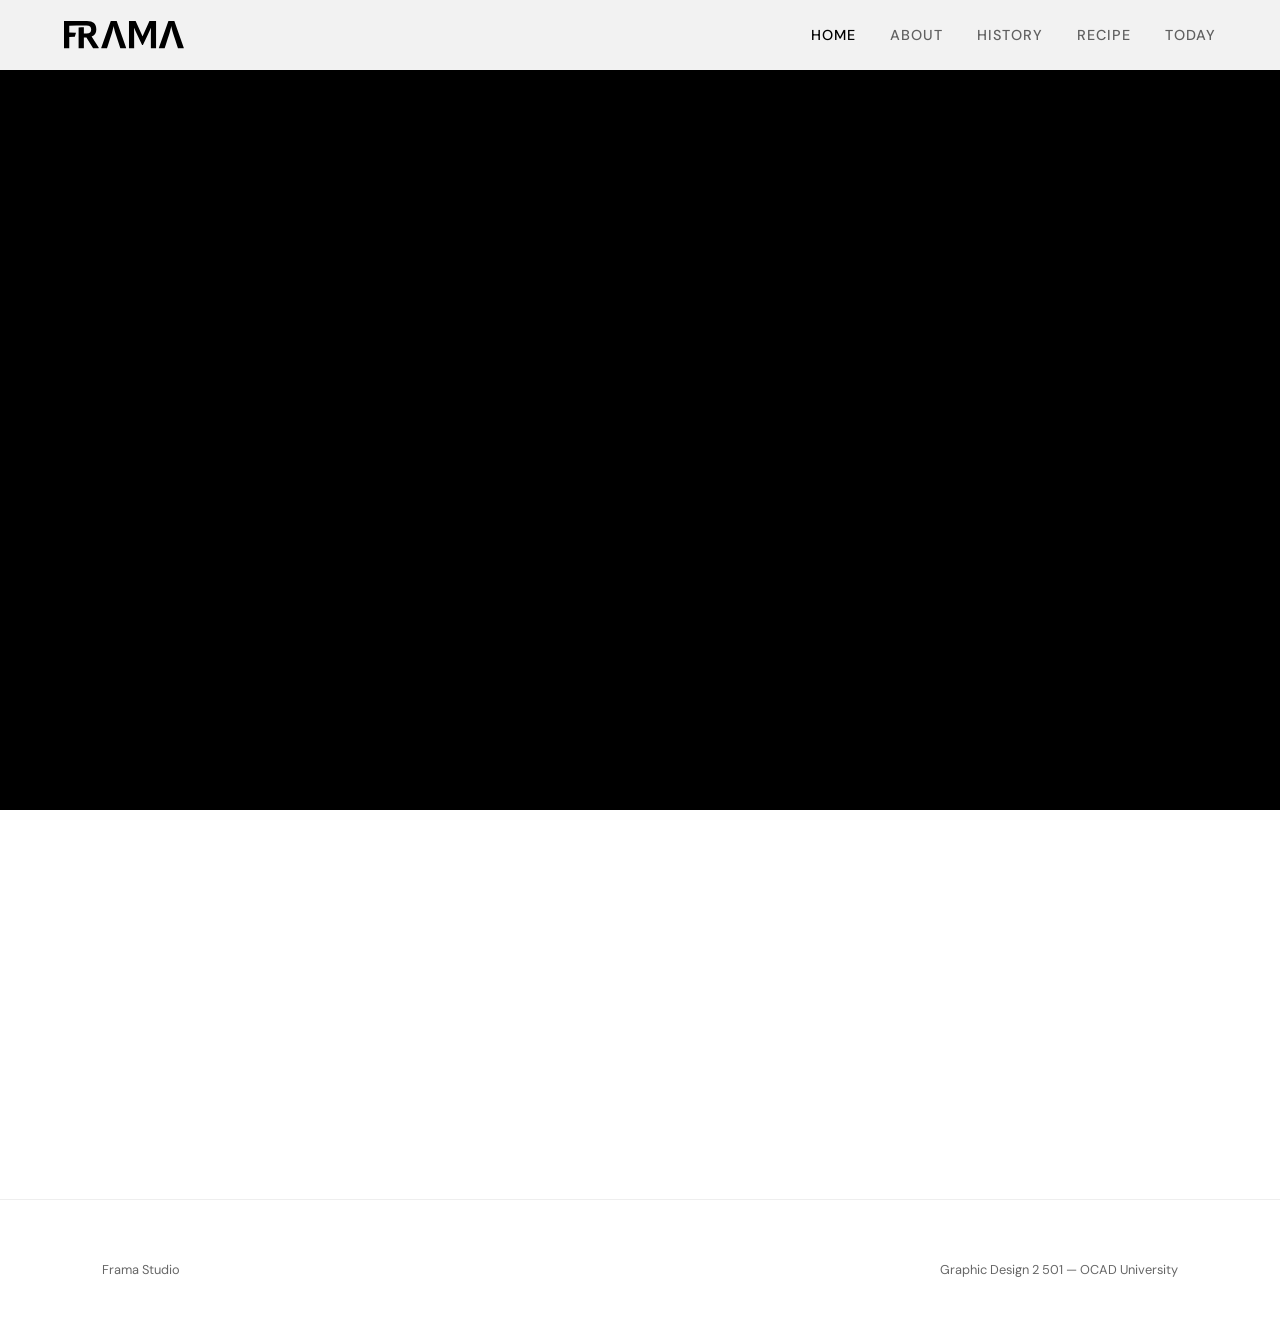
==== index.html @ 7219e8ae "Final cleanup: Renamed files to recipe and today, updated navigation structure" ====
<!DOCTYPE html>
<html lang="en">
<head>
    <meta charset="UTF-8">
    <meta name="viewport" content="width=device-width, initial-scale=1.0">
    <title>Frama Studio — Branding Journey</title>
    <link rel="stylesheet" href="style.css">
    <link href="https://fonts.googleapis.com/css2?family=DM+Sans:wght@400;500;700&family=Playfair+Display:wght@700;900&display=swap" rel="stylesheet">
</head>
<body>

    <header class="site-header">
        <a href="index.html" class="logo">
            <svg xmlns="http://www.w3.org/2000/svg" viewBox="131 770 1800 450">
                <g>
                    <path fill="#000" d="M429.07,852.6h39.75c48.39,0,69.71,17.86,69.71,59.92,0,38.6-19.59,58.19-68.56,58.19h-40.9v-90.34c-26.29,1.22-52.61,1.63-78.93,1.72v311.57h78.93v-161.31h38.6l99.67,161.31h81.81l4.03-8.64-107.73-167.07c44.94-16.71,70.29-53.58,70.29-106.58,0-82.96-47.82-125.02-140.57-125.02H131v407.31h78.93v-169.38l83.07-1.62,18-63-101.07-1.05v-103.12c73.05-.96,146.1-1.92,219.15-2.88Z"/>
                    <path fill="#000" d="M947.84,1106.09l28.23,87.57h85.84l1.73-2.3-142.3-405h-88.72l-144.03,405,2.3,2.3h84.69c9.41-29.19,18.82-58.38,28.23-87.57,6.34-19.59,12.67-39.18,19.01-58.76,9.41-29.19,18.82-58.38,28.23-87.57,8.06-27.65,17.86-63.95,23.62-96.21h1.15c6.34,32.26,15.55,68.56,24.2,96.21l28.23,87.57"/>
                    <path fill="#000" d="M1105.68,1193.65v-407.31h99.67l103.12,228.14h1.15l103.12-228.14h99.09v407.31h-77.77v-180.32c0-40.33.58-82.96,1.73-123.86h-1.73c-14.4,32.26-29.38,64.52-44.36,96.79l-74.89,159.01h-12.67l-74.32-159.01c-14.98-32.26-29.96-64.52-44.36-96.79h-1.73c.58,40.9,1.15,83.53,1.15,123.86l.58,180.32h-77.78Z"/>
                    <path fill="#000" d="M1812.56,1106.09c9.63,29.12,19.03,58.31,28.23,87.57h85.84l1.73-2.3-142.3-405h-88.72l-144.03,405,2.3,2.3h84.69c9.41-29.19,18.82-58.38,28.23-87.57,6.34-19.59,12.67-39.18,19.01-58.76,9.41-29.19,18.82-58.38,28.23-87.57,8.07-27.65,17.86-63.95,23.62-96.21h1.15c6.34,32.26,15.55,68.56,24.2,96.21,9.19,29.26,18.6,58.45,28.23,87.57,7.21,21.8,11.08,33.03,19.59,58.76Z"/>
                </g>
            </svg>
        </a>
        <nav class="site-nav">
            <a href="index.html" class="active">Home</a>
            <a href="about.html">About</a>
            <a href="history.html">History</a>
            <a href="recipe.html">Recipe</a>
            <a href="branding.html">Today</a>
        </nav>
    </header>

    <main>
        <section class="hero">
            <div class="hero-bg"></div> <div class="hero-content reveal">
                <span class="label">Frama Studio — 2026</span>
                <h1>A Personal Journey into Branding</h1>
                <p>Establishing the strategic direction and narrative structure of the project[cite: 24, 25].</p>
            </div>
        </section>

        <section class="section">
            <div class="grid-teasers">
                <a href="about.html" class="teaser reveal">
                    <span class="num">01 / Foundation</span>
                    <h3>What is Branding?</h3>
                    <p>Brief overview of the core purpose and fundamental pillars of branding[cite: 11, 12].</p>
                </a>
                <a href="start.html" class="teaser reveal">
                    <span class="num">02 / Methodology</span>
                    <h3>The Recipe</h3>
                    <p>A structured process module for applied brand identity development[cite: 17, 36].</p>
                </a>
            </div>
        </section>
    </main>

    <footer class="site-footer">
        <div class="footer-inner">
            <span class="brand">Frama Studio</span>
            <span class="note">Graphic Design 2 501 — OCAD University </span>
        </div>
    </footer>

    <script src="script.js"></script>
</body>
</html>
---- style.css ----
/* ============================================================
   FAMRA STUDIO — Core Style System
   ============================================================ */

:root {
  --black: #000000;
  --white: #ffffff;
  --gray-light: #f5f5f5;
  --font-main: 'DM Sans', sans-serif;
  --font-display: 'Playfair Display', serif;
  --ease: cubic-bezier(0.23, 1, 0.32, 1);
}

* {
  margin: 0;
  padding: 0;
  box-sizing: border-box;
}

body {
  font-family: var(--font-main);
  background-color: var(--white);
  color: var(--black);
  line-height: 1.6;
  overflow-x: hidden;
}

/* --- GLOBAL COMPONENT: Header & Navigation --- */
.site-header {
  position: fixed;
  top: 0;
  width: 100%;
  display: flex;
  justify-content: space-between;
  align-items: center;
  padding: 20px 5%;
  background: rgba(255, 255, 255, 0.95);
  backdrop-filter: blur(10px);
  z-index: 1000;
}

/* FAMRA Studio SVG Control */
.logo svg {
  height: 30px; 
  width: auto;
  display: block;
}

.site-nav a {
  text-decoration: none;
  color: var(--black);
  margin-left: 30px;
  font-size: 0.9rem;
  font-weight: 500;
  text-transform: uppercase;
  letter-spacing: 1px;
  opacity: 0.6;
  transition: opacity 0.3s var(--ease);
}

.site-nav a.active { opacity: 1; }

/* --- COMPONENT: Hero Section --- */
.hero {
  position: relative;
  height: 90vh;
  display: flex;
  align-items: center;
  padding: 0 8%;
  background: var(--black);
  overflow: hidden;
}

/* Hero Visual Background */
.hero-bg {
  position: absolute;
  inset: 0;
  background-image: url('https://images.unsplash.com/photo-1497366216548-37526070297c?auto=format&fit=crop&q=80&w=2000'); 
  background-size: cover;
  background-position: center;
  opacity: 0.4;
  z-index: 1;
  filter: grayscale(100%);
}

.hero-content {
  position: relative;
  z-index: 2;
  max-width: 1000px;
  color: var(--white);
}

/* Typography Hierarchy: Hero */
.hero-content h1 {
  font-family: var(--font-display);
  font-size: clamp(3rem, 8vw, 5.5rem); 
  line-height: 1.05;
  margin: 20px 0;
  font-weight: 900;
}

/* --- COMPONENT: Content Teaser (Grid) --- */
.section {
  padding: 100px 8%;
  background: var(--white);
}

.grid-teasers {
  display: grid;
  grid-template-columns: repeat(auto-fit, minmax(300px, 1fr));
  gap: 40px;
}

.teaser {
  text-decoration: none;
  color: var(--black);
  padding: 40px;
  border: 1px solid #eee;
  transition: all 0.4s var(--ease);
  display: flex;
  flex-direction: column;
}

.teaser:hover {
  background: var(--black);
  color: var(--white);
}

/* --- ANIMATION SYSTEM: Scroll Reveal --- */
.reveal {
  opacity: 0;
  transform: translateY(30px);
  transition: all 0.8s var(--ease);
}

.reveal.visible {
  opacity: 1;
  transform: translateY(0);
}

/* --- GLOBAL COMPONENT: Footer --- */
.site-footer {
  padding: 60px 8%;
  border-top: 1px solid #eee;
  font-size: 0.8rem;
}

.footer-inner {
  display: flex;
  justify-content: space-between;
  opacity: 0.6;
}
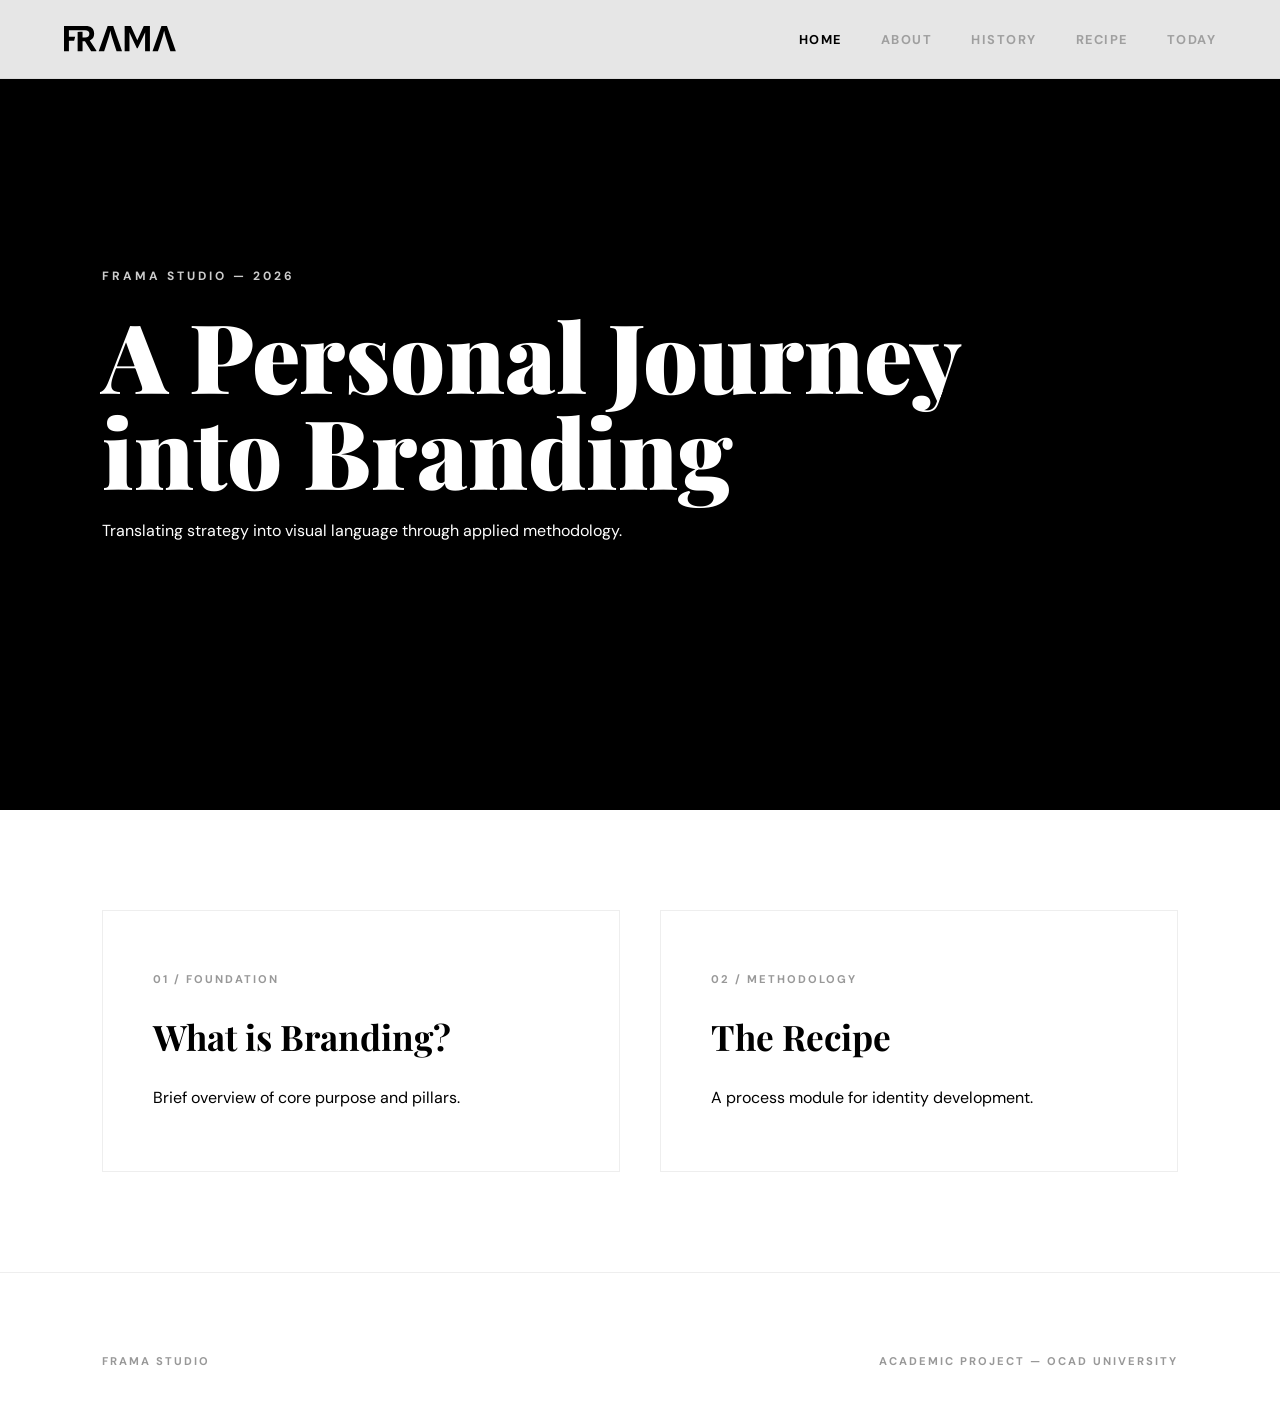
==== commit ccc375d2: "Fix case sensitivity for GitHub Pages" ====
--- a/index.html
+++ b/index.html
@@ -3,7 +3,7 @@
 <head>
     <meta charset="UTF-8">
     <meta name="viewport" content="width=device-width, initial-scale=1.0">
-    <title>Frama Studio — Branding Journey</title>
+    <title>Frama Studio — Home</title>
     <link rel="stylesheet" href="style.css">
     <link href="https://fonts.googleapis.com/css2?family=DM+Sans:wght@400;500;700&family=Playfair+Display:wght@700;900&display=swap" rel="stylesheet">
 </head>
@@ -25,16 +25,17 @@
             <a href="about.html">About</a>
             <a href="history.html">History</a>
             <a href="recipe.html">Recipe</a>
-            <a href="branding.html">Today</a>
+            <a href="today.html">Today</a>
         </nav>
     </header>
 
     <main>
         <section class="hero">
-            <div class="hero-bg"></div> <div class="hero-content reveal">
+            <div class="hero-bg"></div>
+            <div class="hero-content reveal">
                 <span class="label">Frama Studio — 2026</span>
                 <h1>A Personal Journey into Branding</h1>
-                <p>Establishing the strategic direction and narrative structure of the project[cite: 24, 25].</p>
+                <p>Translating strategy into visual language through applied methodology.</p>
             </div>
         </section>
 
@@ -43,12 +44,12 @@
                 <a href="about.html" class="teaser reveal">
                     <span class="num">01 / Foundation</span>
                     <h3>What is Branding?</h3>
-                    <p>Brief overview of the core purpose and fundamental pillars of branding[cite: 11, 12].</p>
+                    <p>Brief overview of core purpose and pillars.</p>
                 </a>
-                <a href="start.html" class="teaser reveal">
+                <a href="recipe.html" class="teaser reveal">
                     <span class="num">02 / Methodology</span>
                     <h3>The Recipe</h3>
-                    <p>A structured process module for applied brand identity development[cite: 17, 36].</p>
+                    <p>A process module for identity development.</p>
                 </a>
             </div>
         </section>
@@ -56,8 +57,8 @@
 
     <footer class="site-footer">
         <div class="footer-inner">
-            <span class="brand">Frama Studio</span>
-            <span class="note">Graphic Design 2 501 — OCAD University </span>
+            <span>Frama Studio</span>
+            <span>Academic Project — OCAD University</span>
         </div>
     </footer>
 
--- a/style.css
+++ b/style.css
@@ -1,16 +1,17 @@
 /* ============================================================
-   FAMRA STUDIO — Core Style System
+   FAMRA STUDIO — Master Style 
    ============================================================ */
 
 :root {
   --black: #000000;
   --white: #ffffff;
-  --gray-light: #f5f5f5;
+  --gray-border: #eeeeee;
   --font-main: 'DM Sans', sans-serif;
   --font-display: 'Playfair Display', serif;
   --ease: cubic-bezier(0.23, 1, 0.32, 1);
 }
 
+/* --- RESET & BASE --- */
 * {
   margin: 0;
   padding: 0;
@@ -25,7 +26,7 @@
   overflow-x: hidden;
 }
 
-/* --- GLOBAL COMPONENT: Header & Navigation --- */
+/* --- GLOBAL COMPONENT: Header --- */
 .site-header {
   position: fixed;
   top: 0;
@@ -33,15 +34,15 @@
   display: flex;
   justify-content: space-between;
   align-items: center;
-  padding: 20px 5%;
-  background: rgba(255, 255, 255, 0.95);
-  backdrop-filter: blur(10px);
+  padding: 25px 5%;
+  background: rgba(255, 255, 255, 0.9);
+  backdrop-filter: blur(15px);
   z-index: 1000;
-}
-
-/* FAMRA Studio SVG Control */
+  border-bottom: 1px solid rgba(0,0,0,0.05);
+}
+
 .logo svg {
-  height: 30px; 
+  height: 28px;
   width: auto;
   display: block;
 }
@@ -49,16 +50,29 @@
 .site-nav a {
   text-decoration: none;
   color: var(--black);
-  margin-left: 30px;
-  font-size: 0.9rem;
-  font-weight: 500;
-  text-transform: uppercase;
-  letter-spacing: 1px;
-  opacity: 0.6;
-  transition: opacity 0.3s var(--ease);
-}
-
-.site-nav a.active { opacity: 1; }
+  margin-left: 35px;
+  font-size: 0.8rem;
+  font-weight: 700;
+  text-transform: uppercase;
+  letter-spacing: 1.5px;
+  opacity: 0.3;
+  transition: opacity 0.4s var(--ease);
+}
+
+.site-nav a:hover, 
+.site-nav a.active { 
+  opacity: 1; 
+}
+
+/* --- LAYOUT: Spacing System --- */
+.content-wrapper {
+  padding-top: 160px; /* Ajuste para evitar que el texto se monte en el header */
+  min-height: 85vh;
+}
+
+.section {
+  padding: 100px 8%;
+}
 
 /* --- COMPONENT: Hero Section --- */
 .hero {
@@ -71,66 +85,130 @@
   overflow: hidden;
 }
 
-/* Hero Visual Background */
 .hero-bg {
   position: absolute;
   inset: 0;
-  background-image: url('https://images.unsplash.com/photo-1497366216548-37526070297c?auto=format&fit=crop&q=80&w=2000'); 
+  background-image: url('https://images.unsplash.com/photo-1497366216548-37526070297c?auto=format&fit=crop&q=80&w=2000');
   background-size: cover;
   background-position: center;
-  opacity: 0.4;
-  z-index: 1;
+  opacity: 0.35;
   filter: grayscale(100%);
 }
 
 .hero-content {
   position: relative;
   z-index: 2;
+  color: var(--white);
   max-width: 1000px;
-  color: var(--white);
-}
-
-/* Typography Hierarchy: Hero */
+}
+
 .hero-content h1 {
   font-family: var(--font-display);
-  font-size: clamp(3rem, 8vw, 5.5rem); 
-  line-height: 1.05;
+  font-size: clamp(3.5rem, 9vw, 6rem);
+  line-height: 1;
+  font-weight: 900;
   margin: 20px 0;
-  font-weight: 900;
-}
-
-/* --- COMPONENT: Content Teaser (Grid) --- */
-.section {
-  padding: 100px 8%;
-  background: var(--white);
-}
-
+}
+
+.label {
+  display: block;
+  font-size: 0.75rem;
+  font-weight: 700;
+  text-transform: uppercase;
+  letter-spacing: 3px;
+  margin-bottom: 15px;
+  opacity: 0.8;
+}
+
+/* --- COMPONENT: Interactive Boxes (Teasers & Nav) --- */
 .grid-teasers {
   display: grid;
-  grid-template-columns: repeat(auto-fit, minmax(300px, 1fr));
+  grid-template-columns: repeat(auto-fit, minmax(350px, 1fr));
   gap: 40px;
 }
 
 .teaser {
   text-decoration: none;
   color: var(--black);
-  padding: 40px;
-  border: 1px solid #eee;
-  transition: all 0.4s var(--ease);
+  padding: 60px 50px;
+  border: 1px solid var(--gray-border);
   display: flex;
   flex-direction: column;
-}
-
+  transition: all 0.6s var(--ease);
+}
+
+/* Efecto Frama: Negro al tocar */
 .teaser:hover {
   background: var(--black);
   color: var(--white);
+  border-color: var(--black);
+  transform: translateY(-8px);
+}
+
+.teaser h3 {
+  font-family: var(--font-display);
+  font-size: 2.2rem;
+  margin: 20px 0;
+}
+
+.num {
+  font-size: 0.7rem;
+  font-weight: 700;
+  letter-spacing: 2px;
+  text-transform: uppercase;
+  opacity: 0.4;
+}
+
+/* --- COMPONENT: Internal Page Navigation (Split System) --- */
+.next-navigation {
+  display: grid;
+  grid-template-columns: 1fr 1fr;
+  margin-top: 100px;
+  border-top: 1px solid var(--gray-border);
+}
+
+.next-box {
+  padding: 80px 10%;
+  border: none;
+}
+
+.next-box.right {
+  text-align: right;
+  border-left: 1px solid var(--gray-border);
+}
+
+/* --- TYPOGRAPHY: Content Pages --- */
+.two-column-layout {
+  display: grid;
+  grid-template-columns: 1fr 1.2fr;
+  gap: 80px;
+  align-items: start;
+}
+
+.col-right h3 {
+  font-size: 1.5rem;
+  text-transform: uppercase;
+  letter-spacing: 1px;
+  margin-bottom: 15px;
+}
+
+/* --- COMPONENT: Instructional Steps (Recipe) --- */
+.steps-container {
+  display: flex;
+  flex-direction: column;
+  gap: 50px;
+}
+
+.step-item {
+  padding-bottom: 40px;
+  border-bottom: 1px solid var(--gray-border);
 }
 
 /* --- ANIMATION SYSTEM: Scroll Reveal --- */
 .reveal {
   opacity: 0;
-  transform: translateY(30px);
-  transition: all 0.8s var(--ease);
+  transform: translateY(40px);
+  transition: all 1s var(--ease);
 }
 
 .reveal.visible {
@@ -140,13 +218,16 @@
 
 /* --- GLOBAL COMPONENT: Footer --- */
 .site-footer {
-  padding: 60px 8%;
-  border-top: 1px solid #eee;
-  font-size: 0.8rem;
+  padding: 80px 8% 40px;
+  border-top: 1px solid var(--gray-border);
 }
 
 .footer-inner {
   display: flex;
   justify-content: space-between;
-  opacity: 0.6;
+  font-size: 0.7rem;
+  font-weight: 700;
+  text-transform: uppercase;
+  letter-spacing: 2px;
+  opacity: 0.4;
 }
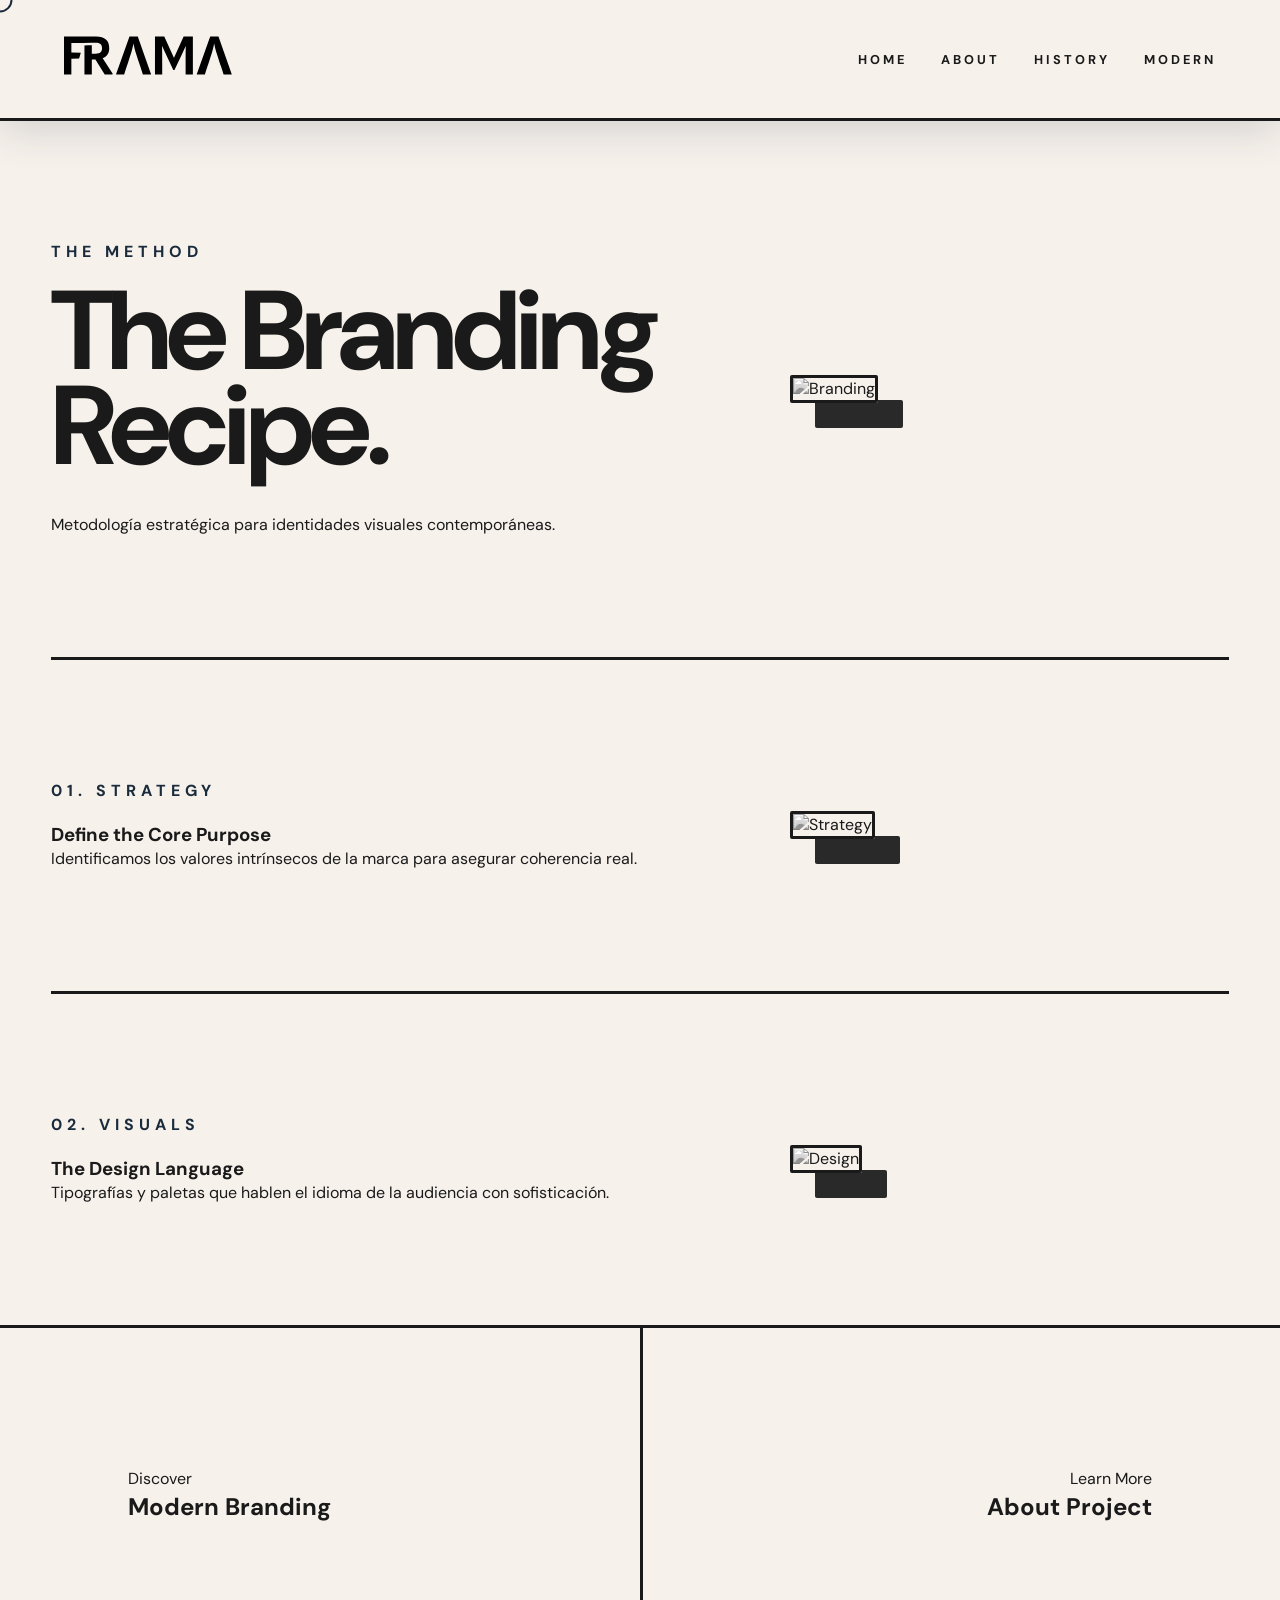
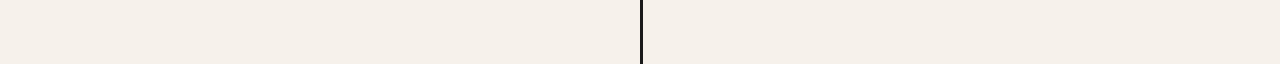
==== commit 6fcebb3b: "Update: Final MVP with Sand and Obsidian design" ====
--- a/index.html
+++ b/index.html
@@ -3,63 +3,81 @@
 <head>
     <meta charset="UTF-8">
     <meta name="viewport" content="width=device-width, initial-scale=1.0">
-    <title>Frama Studio — Home</title>
+    <title>FRAMA | The Branding Recipe</title>
+    <link href="https://fonts.googleapis.com/css2?family=DM+Sans:wght@400;500;700&display=swap" rel="stylesheet">
     <link rel="stylesheet" href="style.css">
-    <link href="https://fonts.googleapis.com/css2?family=DM+Sans:wght@400;500;700&family=Playfair+Display:wght@700;900&display=swap" rel="stylesheet">
 </head>
 <body>
 
+    <div id="custom-cursor"></div>
+
     <header class="site-header">
-        <a href="index.html" class="logo">
+        <a href="index.html" class="logo-link">
             <svg xmlns="http://www.w3.org/2000/svg" viewBox="131 770 1800 450">
                 <g>
-                    <path fill="#000" d="M429.07,852.6h39.75c48.39,0,69.71,17.86,69.71,59.92,0,38.6-19.59,58.19-68.56,58.19h-40.9v-90.34c-26.29,1.22-52.61,1.63-78.93,1.72v311.57h78.93v-161.31h38.6l99.67,161.31h81.81l4.03-8.64-107.73-167.07c44.94-16.71,70.29-53.58,70.29-106.58,0-82.96-47.82-125.02-140.57-125.02H131v407.31h78.93v-169.38l83.07-1.62,18-63-101.07-1.05v-103.12c73.05-.96,146.1-1.92,219.15-2.88Z"/>
-                    <path fill="#000" d="M947.84,1106.09l28.23,87.57h85.84l1.73-2.3-142.3-405h-88.72l-144.03,405,2.3,2.3h84.69c9.41-29.19,18.82-58.38,28.23-87.57,6.34-19.59,12.67-39.18,19.01-58.76,9.41-29.19,18.82-58.38,28.23-87.57,8.06-27.65,17.86-63.95,23.62-96.21h1.15c6.34,32.26,15.55,68.56,24.2,96.21l28.23,87.57"/>
-                    <path fill="#000" d="M1105.68,1193.65v-407.31h99.67l103.12,228.14h1.15l103.12-228.14h99.09v407.31h-77.77v-180.32c0-40.33.58-82.96,1.73-123.86h-1.73c-14.4,32.26-29.38,64.52-44.36,96.79l-74.89,159.01h-12.67l-74.32-159.01c-14.98-32.26-29.96-64.52-44.36-96.79h-1.73c.58,40.9,1.15,83.53,1.15,123.86l.58,180.32h-77.78Z"/>
-                    <path fill="#000" d="M1812.56,1106.09c9.63,29.12,19.03,58.31,28.23,87.57h85.84l1.73-2.3-142.3-405h-88.72l-144.03,405,2.3,2.3h84.69c9.41-29.19,18.82-58.38,28.23-87.57,6.34-19.59,12.67-39.18,19.01-58.76,9.41-29.19,18.82-58.38,28.23-87.57,8.07-27.65,17.86-63.95,23.62-96.21h1.15c6.34,32.26,15.55,68.56,24.2,96.21,9.19,29.26,18.6,58.45,28.23,87.57,7.21,21.8,11.08,33.03,19.59,58.76Z"/>
+                  <path fill="#000" d="M429.07,852.6h39.75c48.39,0,69.71,17.86,69.71,59.92,0,38.6-19.59,58.19-68.56,58.19h-40.9v-90.34c-26.29,1.22-52.61,1.63-78.93,1.72v311.57h78.93v-161.31h38.6l99.67,161.31h81.81l4.03-8.64-107.73-167.07c44.94-16.71,70.29-53.58,70.29-106.58,0-82.96-47.82-125.02-140.57-125.02H131v407.31h78.93v-169.38l83.07-1.62,18-63-101.07-1.05v-103.12c73.05-.96,146.1-1.92,219.15-2.88Z"/>
+                  <path fill="#000" d="M947.84,1106.09l28.23,87.57h85.84l1.73-2.3-142.3-405h-88.72l-144.03,405,2.3,2.3h84.69c9.41-29.19,18.82-58.38,28.23-87.57,6.34-19.59,12.67-39.18,19.01-58.76,9.41-29.19,18.82-58.38,28.23-87.57,8.06-27.65,17.86-63.95,23.62-96.21h1.15c6.34,32.26,15.55,68.56,24.2,96.21l28.23,87.57"/>
+                  <path fill="#000" d="M1105.68,1193.65v-407.31h99.67l103.12,228.14h1.15l103.12-228.14h99.09v407.31h-77.77v-180.32c0-40.33.58-82.96,1.73-123.86h-1.73c-14.4,32.26-29.38,64.52-44.36,96.79l-74.89,159.01h-12.67l-74.32-159.01c-14.98-32.26-29.96-64.52-44.36-96.79h-1.73c.58,40.9,1.15,83.53,1.15,123.86l.58,180.32h-77.78Z"/>
+                  <path fill="#000" d="M1812.56,1106.09c9.63,29.12,19.03,58.31,28.23,87.57h85.84l1.73-2.3-142.3-405h-88.72l-144.03,405,2.3,2.3h84.69c9.41-29.19,18.82-58.38,28.23-87.57,6.34-19.59,12.67-39.18,19.01-58.76,9.41-29.19,18.82-58.38,28.23-87.57,8.07-27.65,17.86-63.95,23.62-96.21h1.15c6.34,32.26,15.55,68.56,24.2,96.21,9.19,29.26,18.6,58.45,28.23,87.57,7.21,21.8,11.08,33.03,19.59,58.76Z"/>
                 </g>
             </svg>
         </a>
         <nav class="site-nav">
-            <a href="index.html" class="active">Home</a>
+            <a href="index.html">Home</a>
             <a href="about.html">About</a>
             <a href="history.html">History</a>
-            <a href="recipe.html">Recipe</a>
-            <a href="today.html">Today</a>
+            <a href="today.html">Modern</a>
         </nav>
     </header>
 
-    <main>
-        <section class="hero">
-            <div class="hero-bg"></div>
-            <div class="hero-content reveal">
-                <span class="label">Frama Studio — 2026</span>
-                <h1>A Personal Journey into Branding</h1>
-                <p>Translating strategy into visual language through applied methodology.</p>
+    <main class="container">
+        <section class="two-column-layout">
+            <div class="step-info">
+                <span class="step-number">The Method</span>
+                <h1 class="hero-title">The Branding Recipe.</h1>
+                <p>Metodología estratégica para identidades visuales contemporáneas.</p>
+            </div>
+            <div class="step-visual">
+                <img src="https://images.unsplash.com/photo-1558655146-d09347e92766?q=80&w=1000&auto=format&fit=crop" class="styled-img" alt="Branding">
             </div>
         </section>
 
-        <section class="section">
-            <div class="grid-teasers">
-                <a href="about.html" class="teaser reveal">
-                    <span class="num">01 / Foundation</span>
-                    <h3>What is Branding?</h3>
-                    <p>Brief overview of core purpose and pillars.</p>
-                </a>
-                <a href="recipe.html" class="teaser reveal">
-                    <span class="num">02 / Methodology</span>
-                    <h3>The Recipe</h3>
-                    <p>A process module for identity development.</p>
-                </a>
+        <div class="divider"></div>
+
+        <section class="two-column-layout">
+            <div class="step-info">
+                <span class="step-number">01. Strategy</span>
+                <h3>Define the Core Purpose</h3>
+                <p>Identificamos los valores intrínsecos de la marca para asegurar coherencia real.</p>
+            </div>
+            <div class="step-visual">
+                <img src="https://images.unsplash.com/photo-1494438639946-1ebd1d20bf85?q=80&w=800&auto=format&fit=crop" class="styled-img" alt="Strategy">
+            </div>
+        </section>
+
+        <div class="divider"></div>
+
+        <section class="two-column-layout">
+            <div class="step-info">
+                <span class="step-number">02. Visuals</span>
+                <h3>The Design Language</h3>
+                <p>Tipografías y paletas que hablen el idioma de la audiencia con sofisticación.</p>
+            </div>
+            <div class="step-visual">
+                <img src="https://images.unsplash.com/photo-1586717791821-3f44a563dc4c?q=80&w=800&auto=format&fit=crop" class="styled-img" alt="Design">
             </div>
         </section>
     </main>
 
-    <footer class="site-footer">
-        <div class="footer-inner">
-            <span>Frama Studio</span>
-            <span>Academic Project — OCAD University</span>
-        </div>
+    <footer class="next-navigation">
+        <a href="today.html" class="next-box">
+            <span class="nav-label">Discover</span>
+            <h2>Modern Branding</h2>
+        </a>
+        <a href="about.html" class="next-box right">
+            <span class="nav-label">Learn More</span>
+            <h2>About Project</h2>
+        </a>
     </footer>
 
     <script src="script.js"></script>
--- a/style.css
+++ b/style.css
@@ -1,233 +1,144 @@
-/* ============================================================
-   FAMRA STUDIO — Master Style 
-   ============================================================ */
-
+/* --- CORE TOKENS --- */
 :root {
-  --black: #000000;
-  --white: #ffffff;
-  --gray-border: #eeeeee;
-  --font-main: 'DM Sans', sans-serif;
-  --font-display: 'Playfair Display', serif;
-  --ease: cubic-bezier(0.23, 1, 0.32, 1);
+    --black: #1a1a1a;
+    --white: #f6f1eb;
+    --accent: #1a2b3c;
+    --shadow-color: rgba(26, 43, 60, 0.15);
+    --font-main: 'DM Sans', sans-serif;
+    --transition: all 0.5s cubic-bezier(0.16, 1, 0.3, 1);
 }
 
-/* --- RESET & BASE --- */
-* {
-  margin: 0;
-  padding: 0;
-  box-sizing: border-box;
+* { box-sizing: border-box; margin: 0; padding: 0; }
+
+/* --- CURSOR OVERRIDE --- */
+@media (min-width: 900px) {
+    body, a, button { cursor: none !important; }
 }
 
 body {
-  font-family: var(--font-main);
-  background-color: var(--white);
-  color: var(--black);
-  line-height: 1.6;
-  overflow-x: hidden;
+    font-family: var(--font-main);
+    background-color: var(--white);
+    color: var(--black);
+    line-height: 1.4;
+    overflow-x: hidden;
+    background-image: url("https://www.transparenttextures.com/patterns/p6-dark.png");
 }
 
-/* --- GLOBAL COMPONENT: Header --- */
+.container { width: 92%; max-width: 1400px; margin: 0 auto; }
+
+/* --- NAVIGATION --- */
 .site-header {
-  position: fixed;
-  top: 0;
-  width: 100%;
-  display: flex;
-  justify-content: space-between;
-  align-items: center;
-  padding: 25px 5%;
-  background: rgba(255, 255, 255, 0.9);
-  backdrop-filter: blur(15px);
-  z-index: 1000;
-  border-bottom: 1px solid rgba(0,0,0,0.05);
+    padding: 35px 5%;
+    display: flex;
+    justify-content: space-between;
+    align-items: center;
+    border-bottom: 3px solid var(--black);
+    position: sticky;
+    top: 0;
+    background: var(--white);
+    z-index: 1000;
+    box-shadow: 0 10px 40px var(--shadow-color);
 }
 
-.logo svg {
-  height: 28px;
-  width: auto;
-  display: block;
+.logo-link svg { height: 42px; width: auto; }
+
+.site-nav a {
+    text-decoration: none;
+    color: var(--black);
+    margin-left: 30px;
+    font-size: 0.8rem;
+    text-transform: uppercase;
+    letter-spacing: 3px;
+    font-weight: 700;
 }
 
-.site-nav a {
-  text-decoration: none;
-  color: var(--black);
-  margin-left: 35px;
-  font-size: 0.8rem;
-  font-weight: 700;
-  text-transform: uppercase;
-  letter-spacing: 1.5px;
-  opacity: 0.3;
-  transition: opacity 0.4s var(--ease);
+/* --- TYPOGRAPHY --- */
+.hero-title {
+    font-size: clamp(3.5rem, 12vw, 7rem);
+    line-height: 0.85;
+    letter-spacing: -5px;
+    font-weight: 700;
+    margin-bottom: 40px;
 }
 
-.site-nav a:hover, 
-.site-nav a.active { 
-  opacity: 1; 
+.step-number {
+    color: var(--accent);
+    font-weight: 700;
+    letter-spacing: 5px;
+    display: block;
+    margin-bottom: 20px;
+    text-transform: uppercase;
 }
 
-/* --- LAYOUT: Spacing System --- */
-.content-wrapper {
-  padding-top: 160px; /* Ajuste para evitar que el texto se monte en el header */
-  min-height: 85vh;
+/* --- VISUAL COMPONENTS --- */
+.styled-img {
+    width: 100%;
+    height: auto;
+    border-radius: 2px;
+    box-shadow: 25px 25px 0px var(--accent);
+    transition: var(--transition);
+    filter: grayscale(100%);
+    border: 3px solid var(--black);
 }
 
-.section {
-  padding: 100px 8%;
+.styled-img:hover {
+    filter: grayscale(0%);
+    transform: translate(-10px, -10px);
+    box-shadow: 40px 40px 0px var(--black);
 }
 
-/* --- COMPONENT: Hero Section --- */
-.hero {
-  position: relative;
-  height: 90vh;
-  display: flex;
-  align-items: center;
-  padding: 0 8%;
-  background: var(--black);
-  overflow: hidden;
+.two-column-layout {
+    display: grid;
+    grid-template-columns: 1fr;
+    gap: 80px;
+    padding: 120px 0;
+    align-items: center;
 }
 
-.hero-bg {
-  position: absolute;
-  inset: 0;
-  background-image: url('https://images.unsplash.com/photo-1497366216548-37526070297c?auto=format&fit=crop&q=80&w=2000');
-  background-size: cover;
-  background-position: center;
-  opacity: 0.35;
-  filter: grayscale(100%);
+@media (min-width: 900px) {
+    .two-column-layout { grid-template-columns: 1.2fr 0.8fr; }
 }
 
-.hero-content {
-  position: relative;
-  z-index: 2;
-  color: var(--white);
-  max-width: 1000px;
+.divider { border-top: 3px solid var(--black); width: 100%; }
+
+/* --- INTERACTIVE CURSOR --- */
+#custom-cursor {
+    width: 25px;
+    height: 25px;
+    border: 2px solid var(--accent);
+    border-radius: 50%;
+    position: fixed;
+    pointer-events: none;
+    z-index: 9999;
+    transition: transform 0.1s ease-out;
+    transform: translate(-50%, -50%);
+    display: none;
 }
 
-.hero-content h1 {
-  font-family: var(--font-display);
-  font-size: clamp(3.5rem, 9vw, 6rem);
-  line-height: 1;
-  font-weight: 900;
-  margin: 20px 0;
+@media (min-width: 900px) {
+    #custom-cursor { display: block; }
 }
 
-.label {
-  display: block;
-  font-size: 0.75rem;
-  font-weight: 700;
-  text-transform: uppercase;
-  letter-spacing: 3px;
-  margin-bottom: 15px;
-  opacity: 0.8;
+#custom-cursor.expand {
+    transform: translate(-50%, -50%) scale(3);
+    background-color: rgba(26, 43, 60, 0.1);
+    border-color: var(--black);
 }
 
-/* --- COMPONENT: Interactive Boxes (Teasers & Nav) --- */
-.grid-teasers {
-  display: grid;
-  grid-template-columns: repeat(auto-fit, minmax(350px, 1fr));
-  gap: 40px;
+/* --- FOOTER --- */
+.next-navigation { display: flex; flex-direction: column; border-top: 3px solid var(--black); }
+.next-box { 
+    width: 100%; 
+    padding: 140px 10%; 
+    text-decoration: none; 
+    color: var(--black); 
+    transition: var(--transition);
+    border-bottom: 3px solid var(--black);
 }
+.next-box:hover { background: var(--accent); color: var(--white); }
 
-.teaser {
-  text-decoration: none;
-  color: var(--black);
-  padding: 60px 50px;
-  border: 1px solid var(--gray-border);
-  display: flex;
-  flex-direction: column;
-  transition: all 0.6s var(--ease);
-}
-
-/* Efecto Frama: Negro al tocar */
-.teaser:hover {
-  background: var(--black);
-  color: var(--white);
-  border-color: var(--black);
-  transform: translateY(-8px);
-}
-
-.teaser h3 {
-  font-family: var(--font-display);
-  font-size: 2.2rem;
-  margin: 20px 0;
-}
-
-.num {
-  font-size: 0.7rem;
-  font-weight: 700;
-  letter-spacing: 2px;
-  text-transform: uppercase;
-  opacity: 0.4;
-}
-
-/* --- COMPONENT: Internal Page Navigation (Split System) --- */
-.next-navigation {
-  display: grid;
-  grid-template-columns: 1fr 1fr;
-  margin-top: 100px;
-  border-top: 1px solid var(--gray-border);
-}
-
-.next-box {
-  padding: 80px 10%;
-  border: none;
-}
-
-.next-box.right {
-  text-align: right;
-  border-left: 1px solid var(--gray-border);
-}
-
-/* --- TYPOGRAPHY: Content Pages --- */
-.two-column-layout {
-  display: grid;
-  grid-template-columns: 1fr 1.2fr;
-  gap: 80px;
-  align-items: start;
-}
-
-.col-right h3 {
-  font-size: 1.5rem;
-  text-transform: uppercase;
-  letter-spacing: 1px;
-  margin-bottom: 15px;
-}
-
-/* --- COMPONENT: Instructional Steps (Recipe) --- */
-.steps-container {
-  display: flex;
-  flex-direction: column;
-  gap: 50px;
-}
-
-.step-item {
-  padding-bottom: 40px;
-  border-bottom: 1px solid var(--gray-border);
-}
-
-/* --- ANIMATION SYSTEM: Scroll Reveal --- */
-.reveal {
-  opacity: 0;
-  transform: translateY(40px);
-  transition: all 1s var(--ease);
-}
-
-.reveal.visible {
-  opacity: 1;
-  transform: translateY(0);
-}
-
-/* --- GLOBAL COMPONENT: Footer --- */
-.site-footer {
-  padding: 80px 8% 40px;
-  border-top: 1px solid var(--gray-border);
-}
-
-.footer-inner {
-  display: flex;
-  justify-content: space-between;
-  font-size: 0.7rem;
-  font-weight: 700;
-  text-transform: uppercase;
-  letter-spacing: 2px;
-  opacity: 0.4;
+@media (min-width: 768px) {
+    .next-navigation { flex-direction: row; }
+    .next-box { width: 50%; border-bottom: none; }
+    .next-box.right { border-left: 3px solid var(--black); text-align: right; }
 }
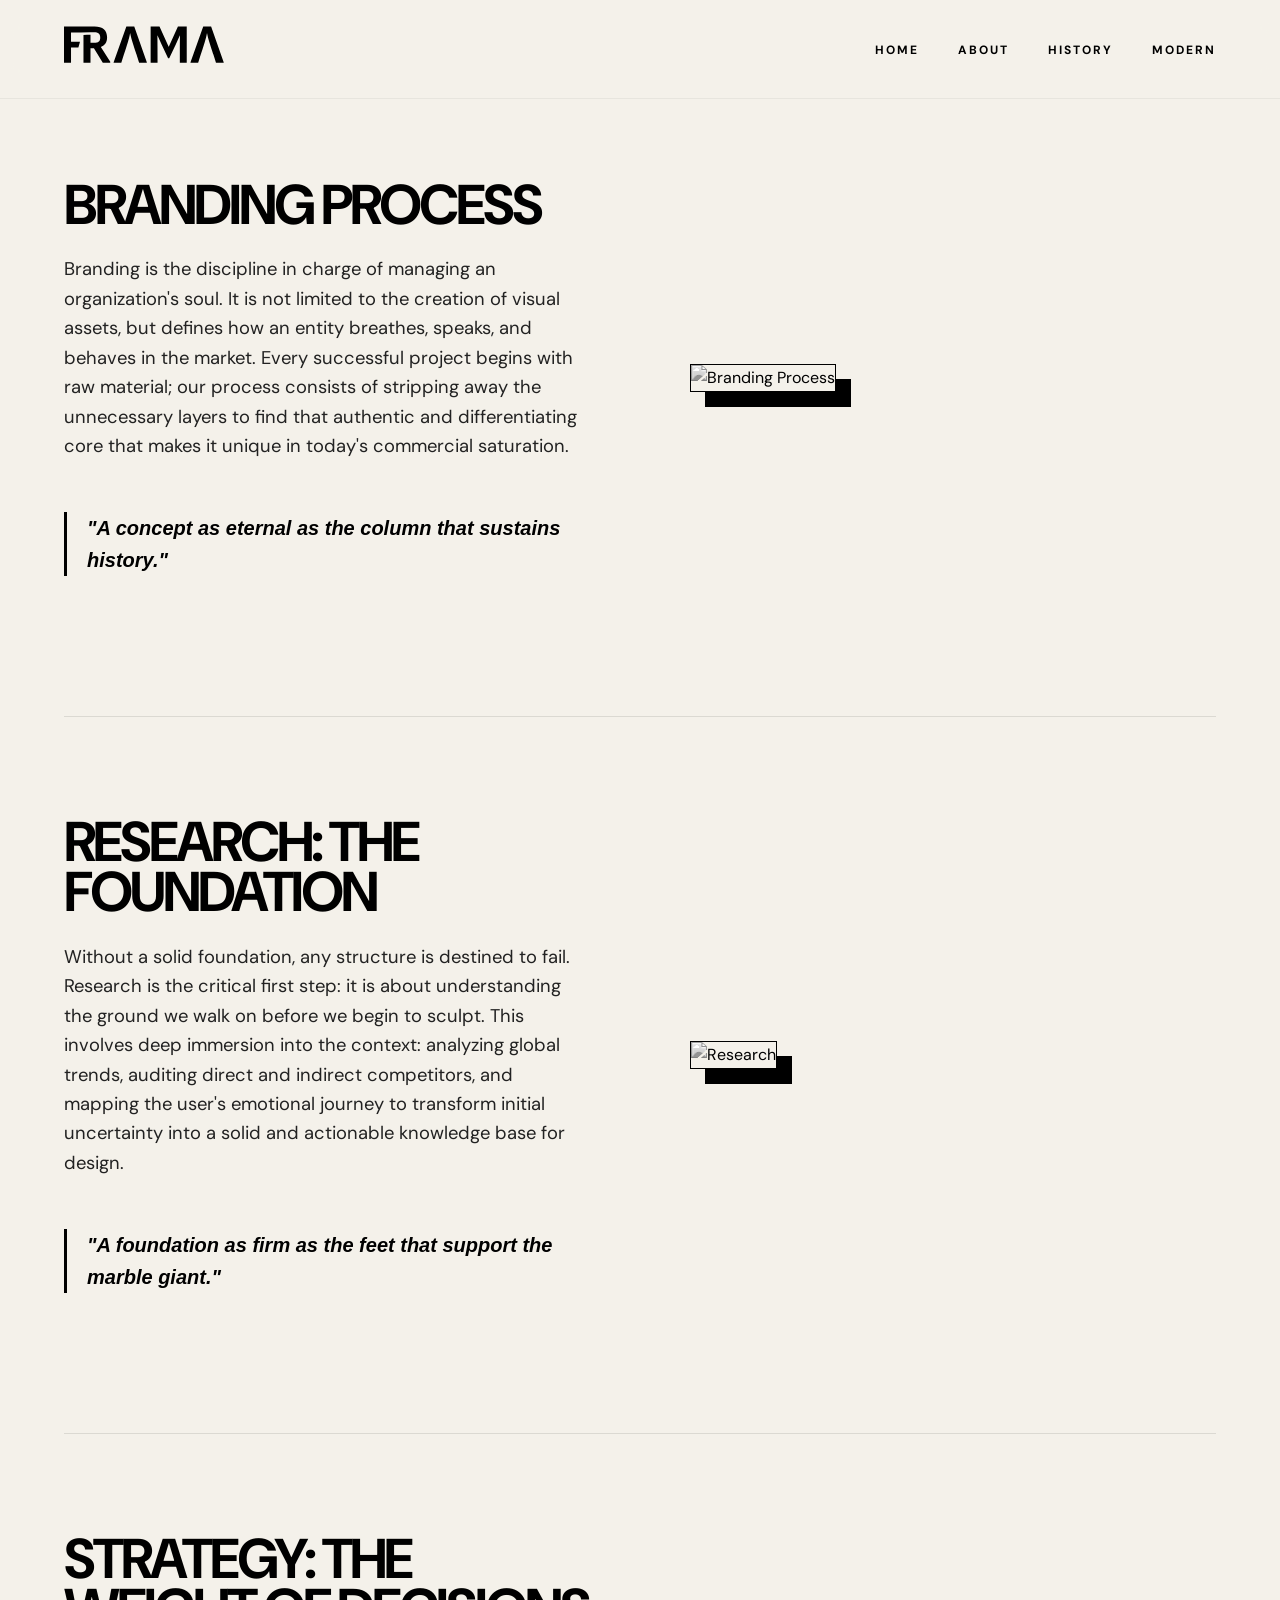
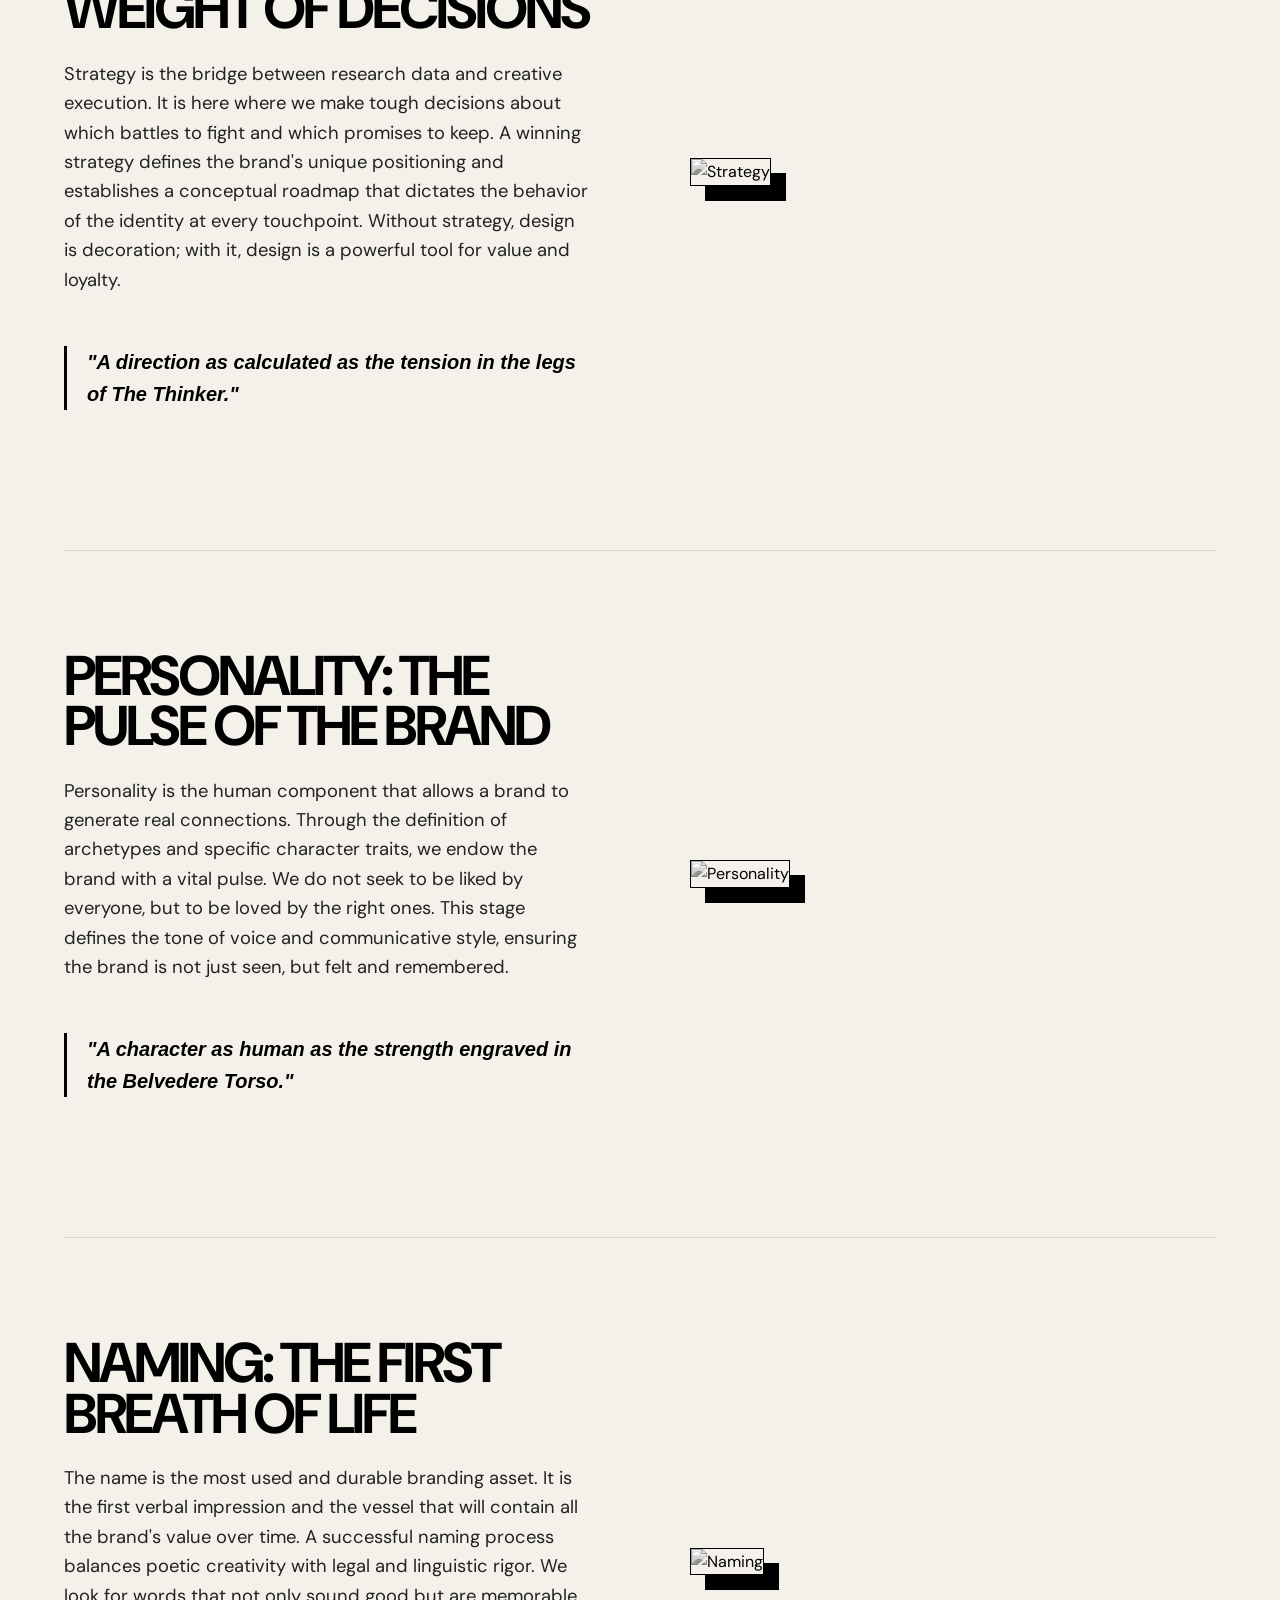
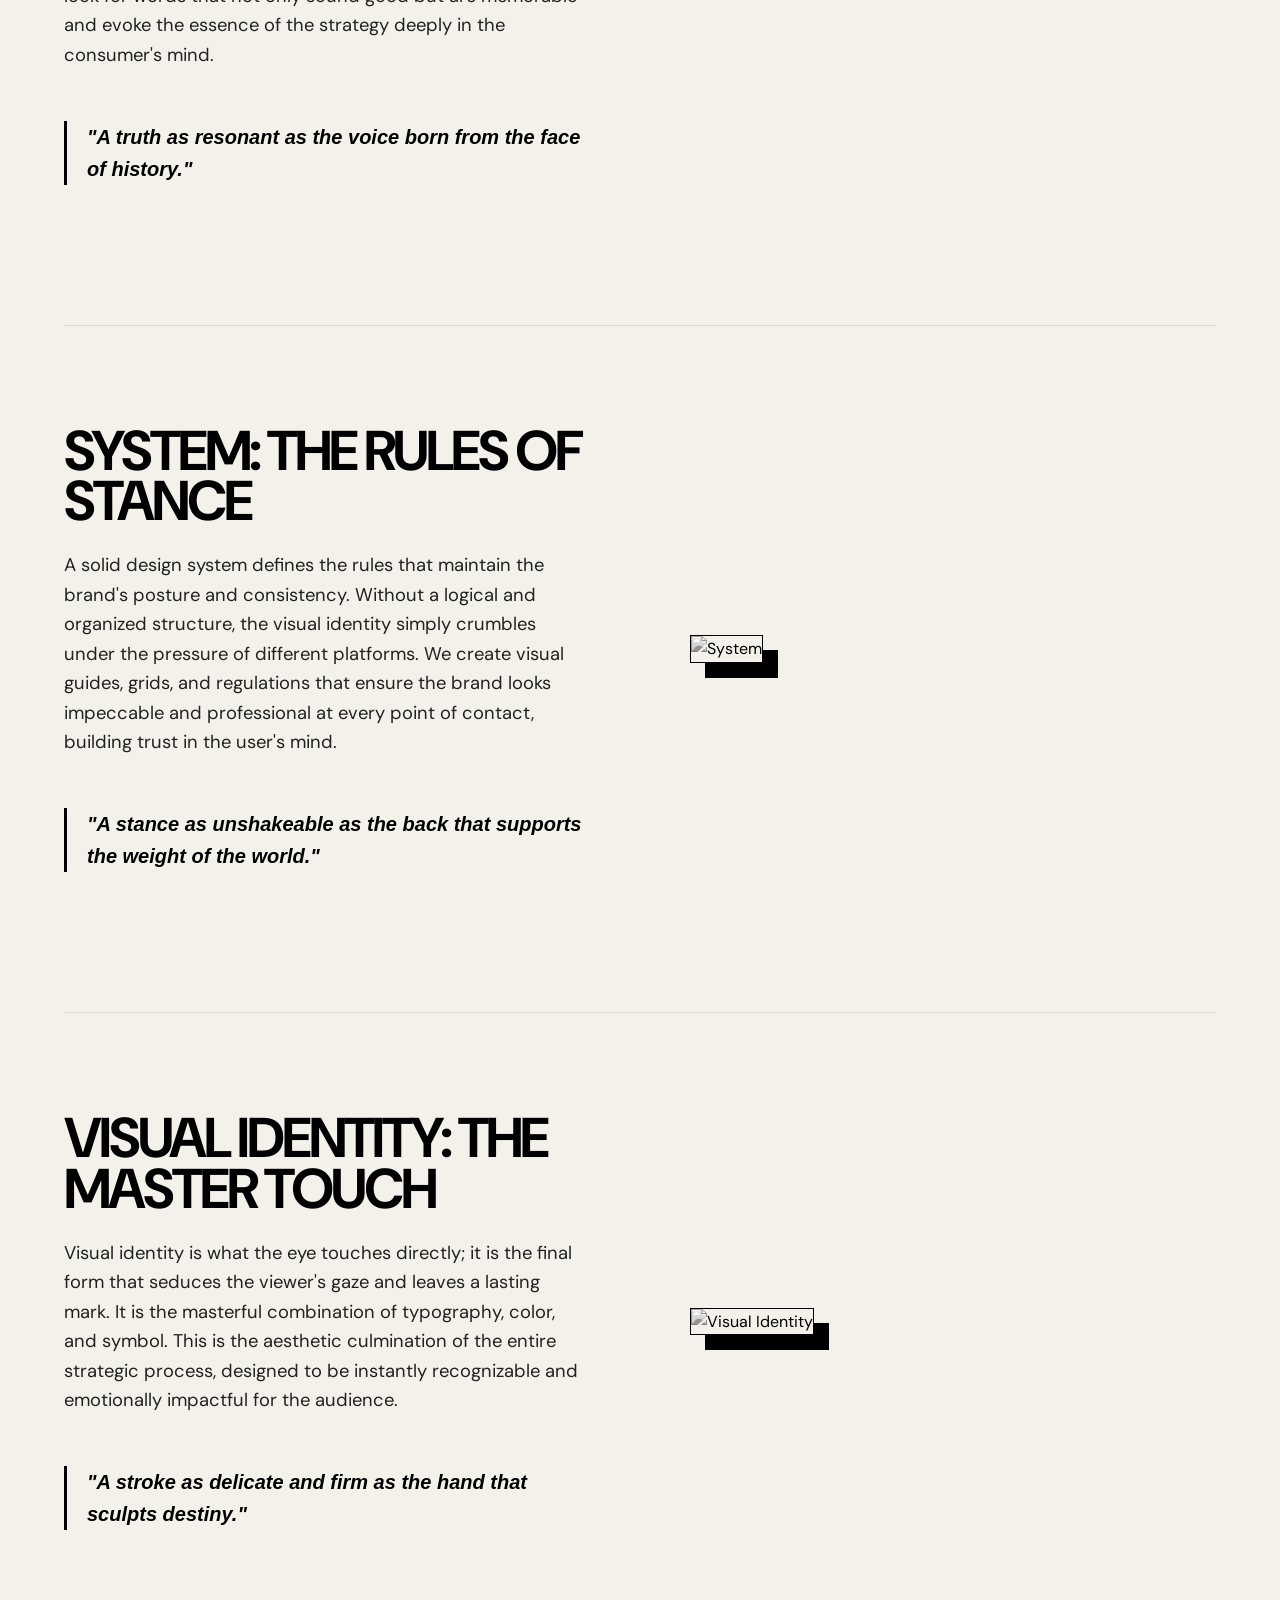
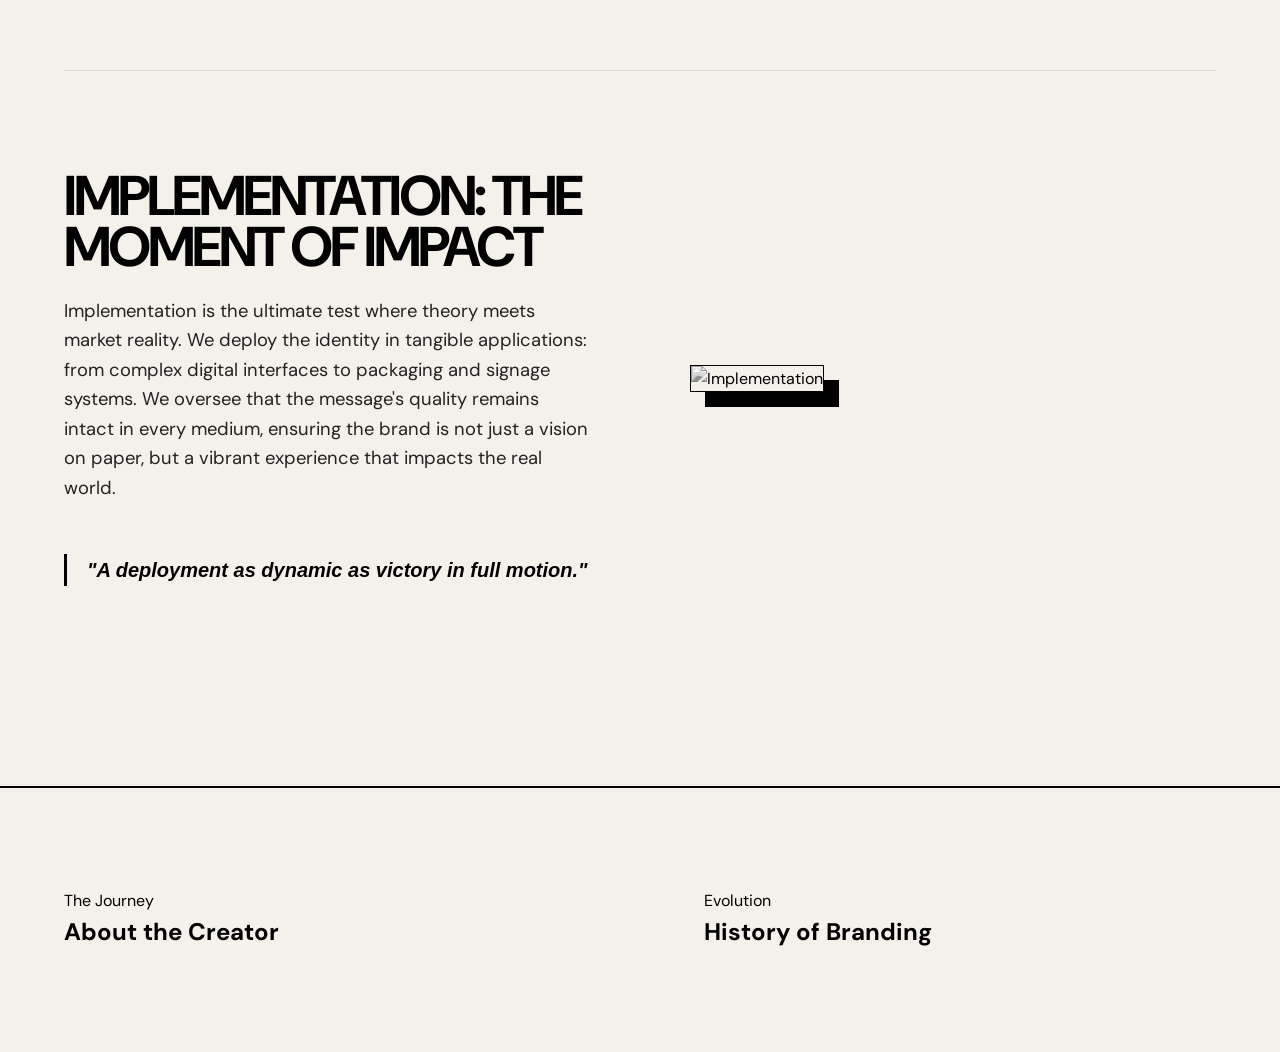
==== commit fcf6fe99: "Final Polish: Fix navigation, cursor and translations" ====
--- a/index.html
+++ b/index.html
@@ -14,12 +14,10 @@
     <header class="site-header">
         <a href="index.html" class="logo-link">
             <svg xmlns="http://www.w3.org/2000/svg" viewBox="131 770 1800 450">
-                <g>
-                  <path fill="#000" d="M429.07,852.6h39.75c48.39,0,69.71,17.86,69.71,59.92,0,38.6-19.59,58.19-68.56,58.19h-40.9v-90.34c-26.29,1.22-52.61,1.63-78.93,1.72v311.57h78.93v-161.31h38.6l99.67,161.31h81.81l4.03-8.64-107.73-167.07c44.94-16.71,70.29-53.58,70.29-106.58,0-82.96-47.82-125.02-140.57-125.02H131v407.31h78.93v-169.38l83.07-1.62,18-63-101.07-1.05v-103.12c73.05-.96,146.1-1.92,219.15-2.88Z"/>
-                  <path fill="#000" d="M947.84,1106.09l28.23,87.57h85.84l1.73-2.3-142.3-405h-88.72l-144.03,405,2.3,2.3h84.69c9.41-29.19,18.82-58.38,28.23-87.57,6.34-19.59,12.67-39.18,19.01-58.76,9.41-29.19,18.82-58.38,28.23-87.57,8.06-27.65,17.86-63.95,23.62-96.21h1.15c6.34,32.26,15.55,68.56,24.2,96.21l28.23,87.57"/>
-                  <path fill="#000" d="M1105.68,1193.65v-407.31h99.67l103.12,228.14h1.15l103.12-228.14h99.09v407.31h-77.77v-180.32c0-40.33.58-82.96,1.73-123.86h-1.73c-14.4,32.26-29.38,64.52-44.36,96.79l-74.89,159.01h-12.67l-74.32-159.01c-14.98-32.26-29.96-64.52-44.36-96.79h-1.73c.58,40.9,1.15,83.53,1.15,123.86l.58,180.32h-77.78Z"/>
-                  <path fill="#000" d="M1812.56,1106.09c9.63,29.12,19.03,58.31,28.23,87.57h85.84l1.73-2.3-142.3-405h-88.72l-144.03,405,2.3,2.3h84.69c9.41-29.19,18.82-58.38,28.23-87.57,6.34-19.59,12.67-39.18,19.01-58.76,9.41-29.19,18.82-58.38,28.23-87.57,8.07-27.65,17.86-63.95,23.62-96.21h1.15c6.34,32.26,15.55,68.56,24.2,96.21,9.19,29.26,18.6,58.45,28.23,87.57,7.21,21.8,11.08,33.03,19.59,58.76Z"/>
-                </g>
+                <path fill="#000" d="M429.07,852.6h39.75c48.39,0,69.71,17.86,69.71,59.92,0,38.6-19.59,58.19-68.56,58.19h-40.9v-90.34c-26.29,1.22-52.61,1.63-78.93,1.72v311.57h78.93v-161.31h38.6l99.67,161.31h81.81l4.03-8.64-107.73-167.07c44.94-16.71,70.29-53.58,70.29-106.58,0-82.96-47.82-125.02-140.57-125.02H131v407.31h78.93v-169.38l83.07-1.62,18-63-101.07-1.05v-103.12c73.05-.96,146.1-1.92,219.15-2.88Z"/>
+                <path fill="#000" d="M947.84,1106.09l28.23,87.57h85.84l1.73-2.3-142.3-405h-88.72l-144.03,405,2.3,2.3h84.69c9.41-29.19,18.82-58.38,28.23-87.57,6.34-19.59,12.67-39.18,19.01-58.76,9.41-29.19,18.82-58.38,28.23-87.57,8.06-27.65,17.86-63.95,23.62-96.21h1.15c6.34,32.26,15.55,68.56,24.2,96.21l28.23,87.57"/>
+                <path fill="#000" d="M1105.68,1193.65v-407.31h99.67l103.12,228.14h1.15l103.12-228.14h99.09v407.31h-77.77v-180.32c0-40.33.58-82.96,1.73-123.86h-1.73c-14.4,32.26-29.38,64.52-44.36,96.79l-74.89,159.01h-12.67l-74.32-159.01c-14.98-32.26-29.96-64.52-44.36-96.79h-1.73c.58,40.9,1.15,83.53,1.15,123.86l.58,180.32h-77.78Z"/>
+                <path fill="#000" d="M1812.56,1106.09c9.63,29.12,19.03,58.31,28.23,87.57h85.84l1.73-2.3-142.3-405h-88.72l-144.03,405,2.3,2.3h84.69c9.41-29.19,18.82-58.38,28.23-87.57,6.34-19.59,12.67-39.18,19.01-58.76,9.41-29.19,18.82-58.38,28.23-87.57,8.07-27.65,17.86-63.95,23.62-96.21h1.15c6.34,32.26,15.55,68.56,24.2,96.21,9.19,29.26,18.6,58.45,28.23,87.57,7.21,21.8,11.08,33.03,19.59,58.76Z"/>
             </svg>
         </a>
         <nav class="site-nav">
@@ -33,12 +31,13 @@
     <main class="container">
         <section class="two-column-layout">
             <div class="step-info">
-                <span class="step-number">The Method</span>
-                <h1 class="hero-title">The Branding Recipe.</h1>
-                <p>Metodología estratégica para identidades visuales contemporáneas.</p>
+                <h3>Branding Process</h3>
+                <p>Branding is the discipline in charge of managing an organization's soul. It is not limited to the creation of visual assets, but defines how an entity breathes, speaks, and behaves in the market. Every successful project begins with raw material; our process consists of stripping away the unnecessary layers to find that authentic and differentiating core that makes it unique in today's commercial saturation.</p>
+                <br>
+                <p><strong><em>"A concept as eternal as the column that sustains history."</em></strong></p>
             </div>
             <div class="step-visual">
-                <img src="https://images.unsplash.com/photo-1558655146-d09347e92766?q=80&w=1000&auto=format&fit=crop" class="styled-img" alt="Branding">
+                <img src="https://imagenes.elpais.com/resizer/v2/IWZNA23FM5ONXP6U5JBBE4UUVM.jpg?auth=403b4a3dd46645055db116e5adac93a83bcb456e479ab5ab5e47965ebd7b80c9&width=414" class="styled-img" alt="Branding Process">
             </div>
         </section>
 
@@ -46,12 +45,13 @@
 
         <section class="two-column-layout">
             <div class="step-info">
-                <span class="step-number">01. Strategy</span>
-                <h3>Define the Core Purpose</h3>
-                <p>Identificamos los valores intrínsecos de la marca para asegurar coherencia real.</p>
+                <h3>Research: The Foundation</h3>
+                <p>Without a solid foundation, any structure is destined to fail. Research is the critical first step: it is about understanding the ground we walk on before we begin to sculpt. This involves deep immersion into the context: analyzing global trends, auditing direct and indirect competitors, and mapping the user's emotional journey to transform initial uncertainty into a solid and actionable knowledge base for design.</p>
+                <br>
+                <p><strong><em>"A foundation as firm as the feet that support the marble giant."</em></strong></p>
             </div>
             <div class="step-visual">
-                <img src="https://images.unsplash.com/photo-1494438639946-1ebd1d20bf85?q=80&w=800&auto=format&fit=crop" class="styled-img" alt="Strategy">
+                <img src="https://cdn.elviajerofisgon.com/wp-content/uploads/2015/05/Pies-750x750.jpg" class="styled-img" alt="Research">
             </div>
         </section>
 
@@ -59,24 +59,95 @@
 
         <section class="two-column-layout">
             <div class="step-info">
-                <span class="step-number">02. Visuals</span>
-                <h3>The Design Language</h3>
-                <p>Tipografías y paletas que hablen el idioma de la audiencia con sofisticación.</p>
+                <h3>Strategy: The Weight of Decisions</h3>
+                <p>Strategy is the bridge between research data and creative execution. It is here where we make tough decisions about which battles to fight and which promises to keep. A winning strategy defines the brand's unique positioning and establishes a conceptual roadmap that dictates the behavior of the identity at every touchpoint. Without strategy, design is decoration; with it, design is a powerful tool for value and loyalty.</p>
+                <br>
+                <p><strong><em>"A direction as calculated as the tension in the legs of The Thinker."</em></strong></p>
             </div>
             <div class="step-visual">
-                <img src="https://images.unsplash.com/photo-1586717791821-3f44a563dc4c?q=80&w=800&auto=format&fit=crop" class="styled-img" alt="Design">
+                <img src="https://www.lahornacina.com/images81/rodin01.jpg" class="styled-img" alt="Strategy">
+            </div>
+        </section>
+
+        <div class="divider"></div>
+
+        <section class="two-column-layout">
+            <div class="step-info">
+                <h3>Personality: The Pulse of the Brand</h3>
+                <p>Personality is the human component that allows a brand to generate real connections. Through the definition of archetypes and specific character traits, we endow the brand with a vital pulse. We do not seek to be liked by everyone, but to be loved by the right ones. This stage defines the tone of voice and communicative style, ensuring the brand is not just seen, but felt and remembered.</p>
+                <br>
+                <p><strong><em>"A character as human as the strength engraved in the Belvedere Torso."</em></strong></p>
+            </div>
+            <div class="step-visual">
+                <img src="https://upload.wikimedia.org/wikipedia/commons/thumb/1/14/Torso_Belvedere_01.jpg/960px-Torso_Belvedere_01.jpg" class="styled-img" alt="Personality">
+            </div>
+        </section>
+
+        <div class="divider"></div>
+
+        <section class="two-column-layout">
+            <div class="step-info">
+                <h3>Naming: The First Breath of Life</h3>
+                <p>The name is the most used and durable branding asset. It is the first verbal impression and the vessel that will contain all the brand's value over time. A successful naming process balances poetic creativity with legal and linguistic rigor. We look for words that not only sound good but are memorable and evoke the essence of the strategy deeply in the consumer's mind.</p>
+                <br>
+                <p><strong><em>"A truth as resonant as the voice born from the face of history."</em></strong></p>
+            </div>
+            <div class="step-visual">
+                <img src="https://mateturismo.wordpress.com/wp-content/uploads/2012/01/atlas_farnesio.jpg?w=640" class="styled-img" alt="Naming">
+            </div>
+        </section>
+
+        <div class="divider"></div>
+
+        <section class="two-column-layout">
+            <div class="step-info">
+                <h3>System: The Rules of Stance</h3>
+                <p>A solid design system defines the rules that maintain the brand's posture and consistency. Without a logical and organized structure, the visual identity simply crumbles under the pressure of different platforms. We create visual guides, grids, and regulations that ensure the brand looks impeccable and professional at every point of contact, building trust in the user's mind.</p>
+                <br>
+                <p><strong><em>"A stance as unshakeable as the back that supports the weight of the world."</em></strong></p>
+            </div>
+            <div class="step-visual">
+                <img src="https://www.bellasartes.co.cu/sites/default/files/public/galerias/cabeza-de-alejandro-magno.jpg" class="styled-img" alt="System">
+            </div>
+        </section>
+
+        <div class="divider"></div>
+
+        <section class="two-column-layout">
+            <div class="step-info">
+                <h3>Visual Identity: The Master Touch</h3>
+                <p>Visual identity is what the eye touches directly; it is the final form that seduces the viewer's gaze and leaves a lasting mark. It is the masterful combination of typography, color, and symbol. This is the aesthetic culmination of the entire strategic process, designed to be instantly recognizable and emotionally impactful for the audience.</p>
+                <br>
+                <p><strong><em>"A stroke as delicate and firm as the hand that sculpts destiny."</em></strong></p>
+            </div>
+            <div class="step-visual">
+                <img src="https://observandoelparaiso.wordpress.com/wp-content/uploads/2014/04/la-mano-de-dios-rodin-2.jpg" class="styled-img" alt="Visual Identity">
+            </div>
+        </section>
+
+        <div class="divider"></div>
+
+        <section class="two-column-layout">
+            <div class="step-info">
+                <h3>Implementation: The Moment of Impact</h3>
+                <p>Implementation is the ultimate test where theory meets market reality. We deploy the identity in tangible applications: from complex digital interfaces to packaging and signage systems. We oversee that the message's quality remains intact in every medium, ensuring the brand is not just a vision on paper, but a vibrant experience that impacts the real world.</p>
+                <br>
+                <p><strong><em>"A deployment as dynamic as victory in full motion."</em></strong></p>
+            </div>
+            <div class="step-visual">
+                <img src="https://cdn.culturagenial.com/es/imagenes/statue-3425357-cke.jpg?class=article" class="styled-img" alt="Implementation">
             </div>
         </section>
     </main>
 
     <footer class="next-navigation">
-        <a href="today.html" class="next-box">
-            <span class="nav-label">Discover</span>
-            <h2>Modern Branding</h2>
+        <a href="about.html" class="next-box">
+            <span class="nav-label">The Journey</span>
+            <h2>About the Creator</h2>
         </a>
-        <a href="about.html" class="next-box right">
-            <span class="nav-label">Learn More</span>
-            <h2>About Project</h2>
+        <a href="history.html" class="next-box right">
+            <span class="nav-label">Evolution</span>
+            <h2>History of Branding</h2>
         </a>
     </footer>
 
--- a/style.css
+++ b/style.css
@@ -1,144 +1,173 @@
-/* --- CORE TOKENS --- */
+/* --- 1. RESET & VARIABLES --- */
 :root {
-    --black: #1a1a1a;
-    --white: #f6f1eb;
-    --accent: #1a2b3c;
-    --shadow-color: rgba(26, 43, 60, 0.15);
-    --font-main: 'DM Sans', sans-serif;
-    --transition: all 0.5s cubic-bezier(0.16, 1, 0.3, 1);
+    --bg-color: #f4f1ea; /* Sand Tone */
+    --black: #000000;
+    --transition: all 0.6s cubic-bezier(0.16, 1, 0.3, 1);
 }
 
-* { box-sizing: border-box; margin: 0; padding: 0; }
-
-/* --- CURSOR OVERRIDE --- */
-@media (min-width: 900px) {
-    body, a, button { cursor: none !important; }
+* {
+    margin: 0;
+    padding: 0;
+    box-sizing: border-box;
 }
 
-body {
-    font-family: var(--font-main);
-    background-color: var(--white);
+html, body {
+    cursor: none; /* Hide default mouse */
+    background-color: var(--bg-color);
     color: var(--black);
-    line-height: 1.4;
+    font-family: 'DM Sans', sans-serif;
+    line-height: 1.6;
     overflow-x: hidden;
-    background-image: url("https://www.transparenttextures.com/patterns/p6-dark.png");
 }
 
-.container { width: 92%; max-width: 1400px; margin: 0 auto; }
+/* Push content down so it's not hidden behind the fixed header */
+body {
+    padding-top: 120px;
+}
 
-/* --- NAVIGATION --- */
+/* --- 2. FIXED TRANSPARENT HEADER --- */
 .site-header {
-    padding: 35px 5%;
+    position: fixed;
+    top: 0;
+    left: 0;
+    width: 100%;
+    padding: 25px 5%;
     display: flex;
     justify-content: space-between;
     align-items: center;
-    border-bottom: 3px solid var(--black);
-    position: sticky;
-    top: 0;
-    background: var(--white);
+    background: rgba(244, 241, 234, 0.85); /* 85% opacity */
+    backdrop-filter: blur(15px); /* Glass effect */
+    -webkit-backdrop-filter: blur(15px);
     z-index: 1000;
-    box-shadow: 0 10px 40px var(--shadow-color);
+    border-bottom: 1px solid rgba(0, 0, 0, 0.05);
+    transition: var(--transition);
 }
 
-.logo-link svg { height: 42px; width: auto; }
+.logo-link svg {
+    width: 160px;
+    height: auto;
+}
 
 .site-nav a {
     text-decoration: none;
     color: var(--black);
-    margin-left: 30px;
-    font-size: 0.8rem;
+    font-weight: 700;
+    margin-left: 35px;
     text-transform: uppercase;
-    letter-spacing: 3px;
-    font-weight: 700;
+    font-size: 0.75rem;
+    letter-spacing: 2px;
+    position: relative;
 }
 
-/* --- TYPOGRAPHY --- */
-.hero-title {
-    font-size: clamp(3.5rem, 12vw, 7rem);
-    line-height: 0.85;
-    letter-spacing: -5px;
-    font-weight: 700;
-    margin-bottom: 40px;
+/* --- 3. CUSTOM CURSOR --- */
+#custom-cursor {
+    position: fixed;
+    width: 20px;
+    height: 20px;
+    background: var(--black);
+    border-radius: 50%;
+    pointer-events: none;
+    z-index: 9999;
+    mix-blend-mode: difference;
+    transition: width 0.3s ease, height 0.3s ease, background-color 0.3s ease;
+    /* We use JS for movement */
 }
 
-.step-number {
-    color: var(--accent);
-    font-weight: 700;
-    letter-spacing: 5px;
-    display: block;
-    margin-bottom: 20px;
-    text-transform: uppercase;
-}
-
-/* --- VISUAL COMPONENTS --- */
+/* --- 4. IMAGES (B&W TO COLOR) --- */
 .styled-img {
     width: 100%;
     height: auto;
-    border-radius: 2px;
-    box-shadow: 25px 25px 0px var(--accent);
+    filter: grayscale(100%); /* Start in Black & White */
+    border: 1px solid var(--black);
+    box-shadow: 15px 15px 0px var(--black); /* Brutalist hard shadow */
     transition: var(--transition);
-    filter: grayscale(100%);
-    border: 3px solid var(--black);
 }
 
 .styled-img:hover {
-    filter: grayscale(0%);
-    transform: translate(-10px, -10px);
-    box-shadow: 40px 40px 0px var(--black);
+    filter: grayscale(0%); /* Color on hover */
+    transform: translate(-8px, -8px);
+    box-shadow: 25px 25px 0px var(--black);
+}
+
+/* --- 5. MAIN CONTENT LAYOUT --- */
+.container {
+    max-width: 1400px;
+    margin: 0 auto;
+    padding: 60px 5%;
 }
 
 .two-column-layout {
     display: grid;
-    grid-template-columns: 1fr;
-    gap: 80px;
-    padding: 120px 0;
+    grid-template-columns: 1fr 1fr;
+    gap: 100px;
+    align-items: center;
+    margin-bottom: 140px;
+}
+
+h3 {
+    font-size: 3.5rem;
+    letter-spacing: -3px;
+    line-height: 0.9;
+    margin-bottom: 25px;
+    text-transform: uppercase;
+}
+
+p {
+    font-size: 1.15rem;
+    color: #222;
+    max-width: 550px;
+}
+
+strong em {
+    display: block;
+    margin-top: 25px;
+    font-size: 1.25rem;
+    padding-left: 20px;
+    border-left: 3px solid var(--black);
+    color: var(--black);
+}
+
+.divider {
+    width: 100%;
+    height: 1px;
+    background: rgba(0,0,0,0.1);
+    margin-bottom: 100px;
+}
+
+/* --- 6. HISTORY SECTION (TYPOGRAPHY) --- */
+.timeline-section {
+    position: relative;
+    min-height: 75vh;
+    display: flex;
     align-items: center;
 }
 
-@media (min-width: 900px) {
-    .two-column-layout { grid-template-columns: 1.2fr 0.8fr; }
+.era-background-text {
+    position: absolute;
+    font-size: 38vw;
+    font-weight: 900;
+    color: rgba(0,0,0,0.03);
+    z-index: -1;
+    pointer-events: none;
+    user-select: none;
+    line-height: 1;
 }
 
-.divider { border-top: 3px solid var(--black); width: 100%; }
-
-/* --- INTERACTIVE CURSOR --- */
-#custom-cursor {
-    width: 25px;
-    height: 25px;
-    border: 2px solid var(--accent);
-    border-radius: 50%;
-    position: fixed;
-    pointer-events: none;
-    z-index: 9999;
-    transition: transform 0.1s ease-out;
-    transform: translate(-50%, -50%);
-    display: none;
+/* --- 7. FOOTER NAV --- */
+.next-navigation {
+    display: flex;
+    border-top: 2px solid var(--black);
 }
 
-@media (min-width: 900px) {
-    #custom-cursor { display: block; }
+.next-box {
+    flex: 1;
+    padding: 100px 5%;
+    text-decoration: none;
+    color: var(--black);
+    transition: var(--transition);
 }
 
-#custom-cursor.expand {
-    transform: translate(-50%, -50%) scale(3);
-    background-color: rgba(26, 43, 60, 0.1);
-    border-color: var(--black);
-}
-
-/* --- FOOTER --- */
-.next-navigation { display: flex; flex-direction: column; border-top: 3px solid var(--black); }
-.next-box { 
-    width: 100%; 
-    padding: 140px 10%; 
-    text-decoration: none; 
-    color: var(--black); 
-    transition: var(--transition);
-    border-bottom: 3px solid var(--black);
-}
-.next-box:hover { background: var(--accent); color: var(--white); }
-
-@media (min-width: 768px) {
-    .next-navigation { flex-direction: row; }
-    .next-box { width: 50%; border-bottom: none; }
-    .next-box.right { border-left: 3px solid var(--black); text-align: right; }
+.next-box:hover {
+    background: var(--black);
+    color: var(--bg-color);
 }
